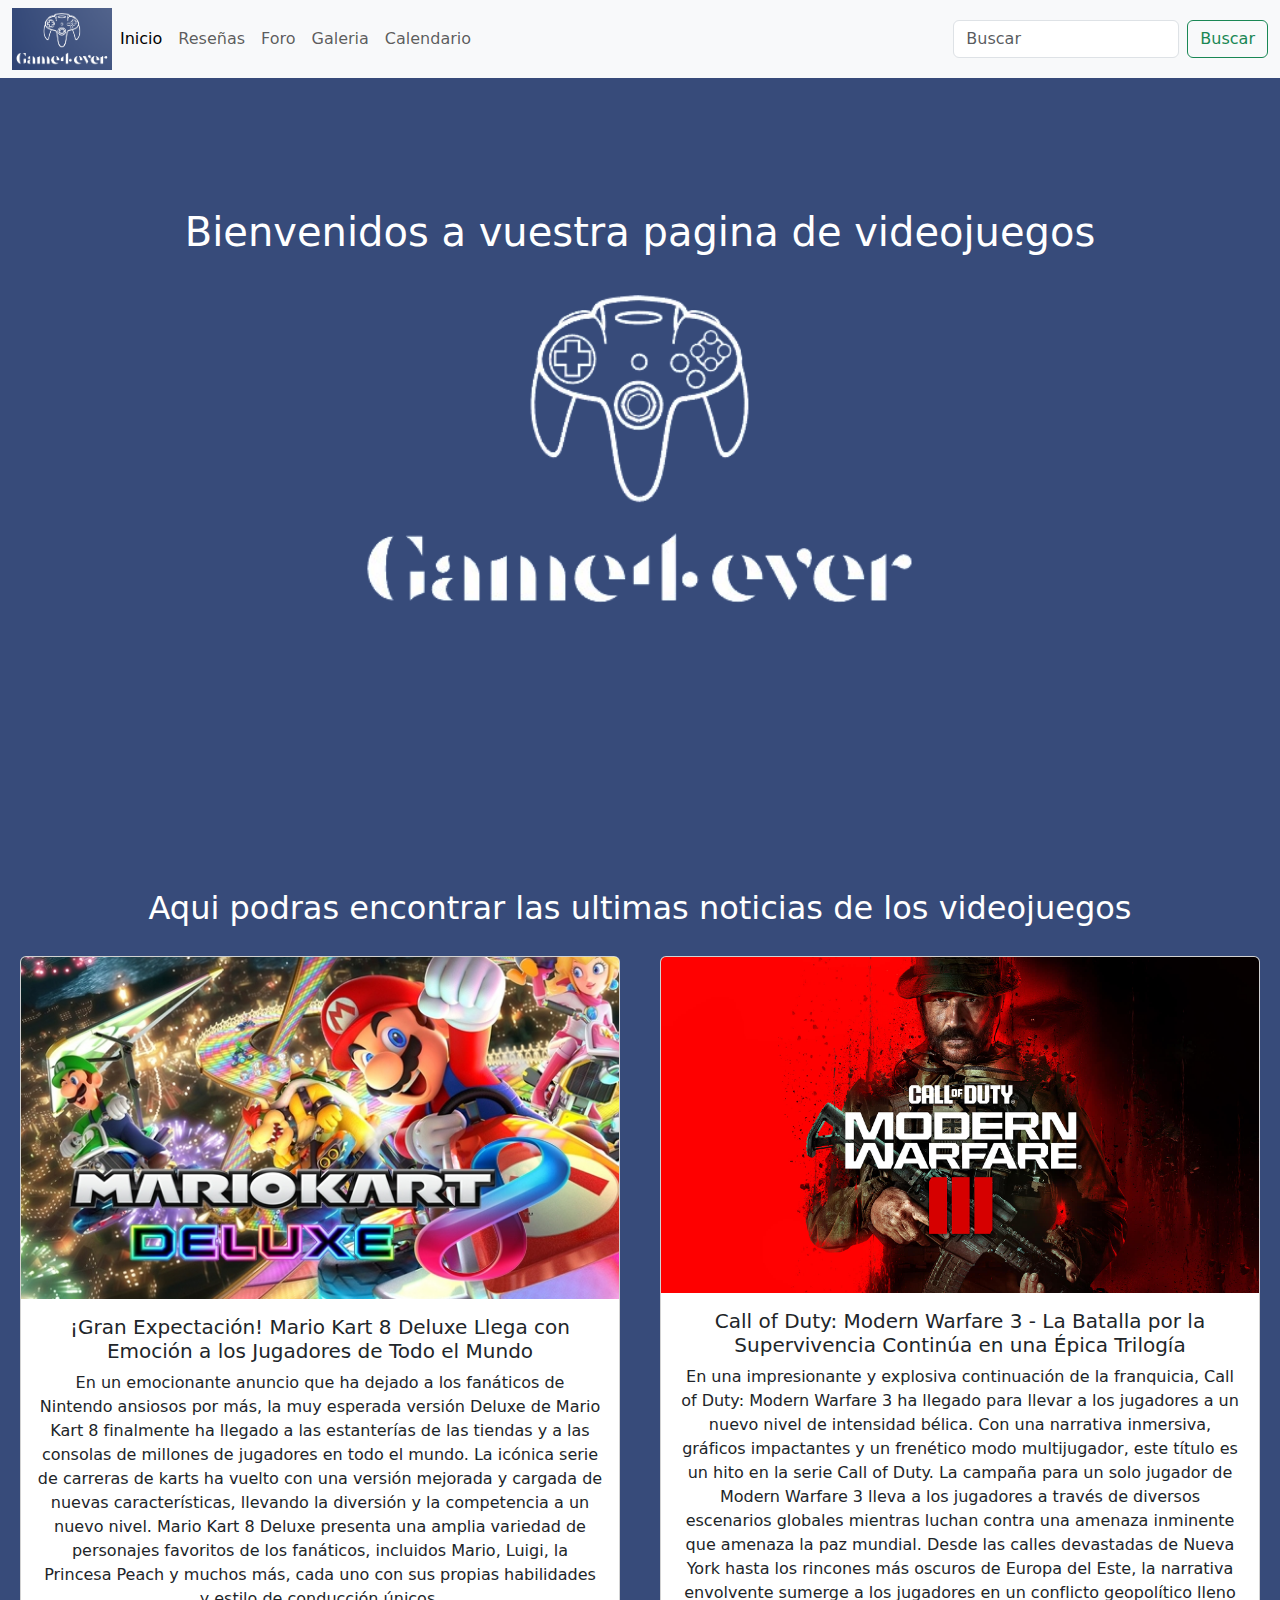
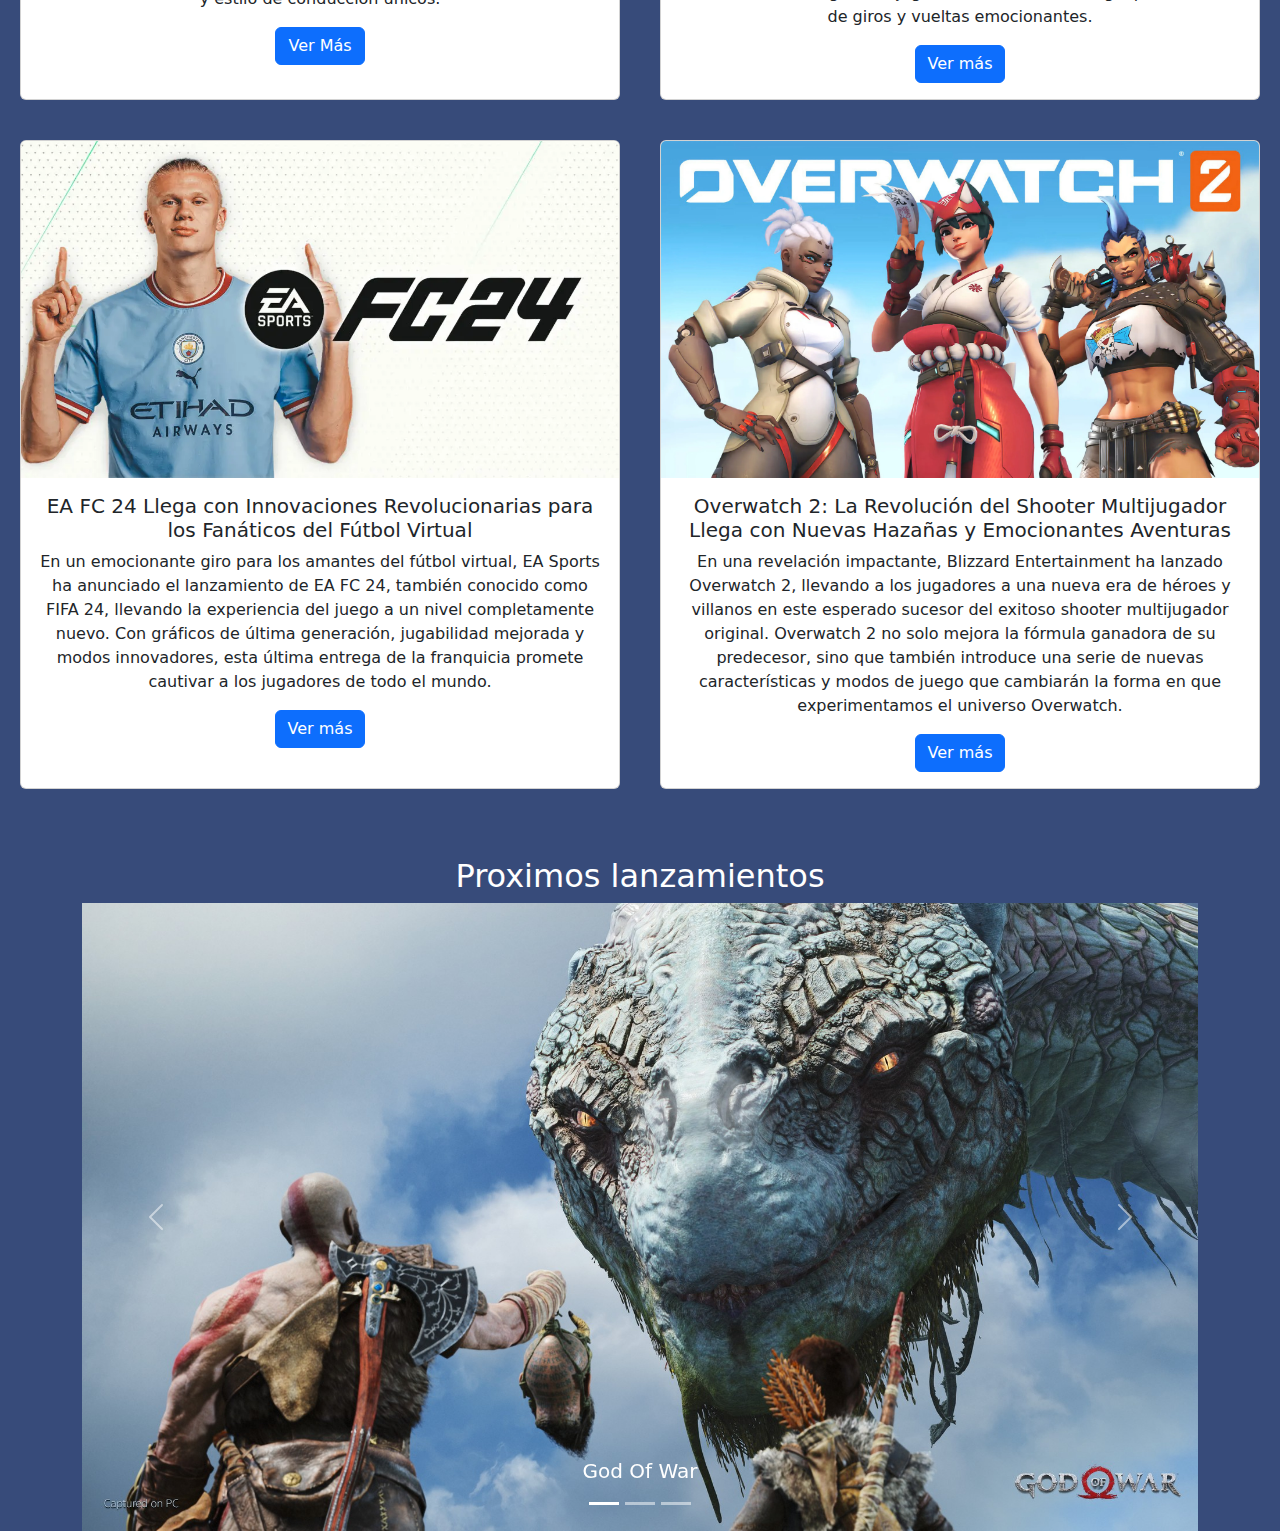
==== index.html @ 9cd9cce9 "comenzando la idea y la pagina inicio" ====
<!DOCTYPE html>
<html lang="es">

<head>
    <meta charset="UTF-8">
    <title></title>
    <link href="https://cdn.jsdelivr.net/npm/bootstrap@5.3.2/dist/css/bootstrap.min.css" rel="stylesheet"
        integrity="sha384-T3c6CoIi6uLrA9TneNEoa7RxnatzjcDSCmG1MXxSR1GAsXEV/Dwwykc2MPK8M2HN" crossorigin="anonymous">
    <link rel="stylesheet" href="css/bootstrap.css">
    <link rel="stylesheet" href="css/bootstrap.min.css">
    <link rel="stylesheet" href="css/style.css">
</head>

<body>
    <!-- MENU -->
    
    <nav class="navbar navbar-expand-lg bg-body-tertiary">
        <div class="container-fluid">
            <img class="logo" src="./assets/images/logo.png">
            <button class="navbar-toggler" type="button" data-bs-toggle="collapse"
                data-bs-target="#navbarSupportedContent" aria-controls="navbarSupportedContent" aria-expanded="false"
                aria-label="Toggle navigation">
                <span class="navbar-toggler-icon"></span>
            </button>
            <div class="collapse navbar-collapse" id="navbarSupportedContent">
                <ul class="navbar-nav me-auto mb-2 mb-lg-0">
                    <li class="nav-item">
                        <a class="nav-link active" aria-current="page" href="#">Inicio</a>
                    </li>
                    <li class="nav-item">
                        <a class="nav-link" href="#">Reseñas</a>
                    </li>
                    <li class="nav-item dropdown">
                        <a class="nav-link" href="#">Foro</a>
                    </li>
                    <li class="nav-item">
                        <a class="nav-link" href="#">Galeria</a>
                    </li>
                    <li class="nav-item">
                        <a class="nav-link" href="#">Calendario</a>
                    </li>
                </ul>
                <form class="d-flex" role="search">
                    <input class="form-control me-2" type="search" placeholder="Buscar" aria-label="Search">
                    <button class="btn btn-outline-success" type="submit">Buscar</button>
                </form>
            </div>
        </div>
    </nav>

    <!-- BIENVENIDA  -->
    <section class="bienvenida">
        <h1 class="h1">Bienvenidos a vuestra pagina de videojuegos</h1>
        <img src="./assets/images/logo-removebg-preview.png" class="img">

    </section>

    <!-- NOTICIAS -->
    <section class="noticias">
    <h2 class="h2">Aqui podras encontrar las ultimas noticias de los videojuegos</h2>
    <article class="noticia__fila-1">

    <div class="card" style="width: 38rem;">
        
        <img src="./assets/images/mariokart.jpg" class="card-img-top">
        <div class="card-body">
          <h5 class="card-title">
            ¡Gran Expectación! Mario Kart 8 Deluxe Llega con Emoción a los Jugadores de Todo el Mundo</h5>
          <p class="card-text">En un emocionante anuncio que ha dejado a los fanáticos de Nintendo ansiosos por más, la muy esperada versión Deluxe de Mario Kart 8 finalmente ha llegado a las estanterías de las tiendas y a las consolas de millones de jugadores en todo el mundo.

            La icónica serie de carreras de karts ha vuelto con una versión mejorada y cargada de nuevas características, llevando la diversión y la competencia a un nuevo nivel. Mario Kart 8 Deluxe presenta una amplia variedad de personajes favoritos de los fanáticos, incluidos Mario, Luigi, la Princesa Peach y muchos más, cada uno con sus propias habilidades y estilo de conducción únicos.</p>
          <a href="#" class="btn btn-primary">Ver Más</a>
        </div>
    </div>

    <div class="card" style="width: 38rem;">
        <img src="./assets/images/cod.jpg" class="card-img-top" alt="...">
        <div class="card-body">
          <h5 class="card-title">
            Call of Duty: Modern Warfare 3 - La Batalla por la Supervivencia Continúa en una Épica Trilogía</h5>
          <p class="card-text">En una impresionante y explosiva continuación de la franquicia, Call of Duty: Modern Warfare 3 ha llegado para llevar a los jugadores a un nuevo nivel de intensidad bélica. Con una narrativa inmersiva, gráficos impactantes y un frenético modo multijugador, este título es un hito en la serie Call of Duty.

            La campaña para un solo jugador de Modern Warfare 3 lleva a los jugadores a través de diversos escenarios globales mientras luchan contra una amenaza inminente que amenaza la paz mundial. Desde las calles devastadas de Nueva York hasta los rincones más oscuros de Europa del Este, la narrativa envolvente sumerge a los jugadores en un conflicto geopolítico lleno de giros y vueltas emocionantes.</p>
          <a href="#" class="btn btn-primary">Ver más</a>
        </div>
    </div>

    </article>

    <article class="noticia__fila-2">
        <div class="card" style="width: 38rem;">
            <img src="./assets/images/eafc.webp" class="card-img-top">
            <div class="card-body">
              <h5 class="card-title">
                EA FC 24 Llega con Innovaciones Revolucionarias para los Fanáticos del Fútbol Virtual</h5>
              <p class="card-text">En un emocionante giro para los amantes del fútbol virtual, EA Sports ha anunciado el lanzamiento de EA FC 24, también conocido como FIFA 24, llevando la experiencia del juego a un nivel completamente nuevo. Con gráficos de última generación, jugabilidad mejorada y modos innovadores, esta última entrega de la franquicia promete cautivar a los jugadores de todo el mundo.</p>
              <a href="#" class="btn btn-primary">Ver más</a>
            </div>
        </div>

        <div class="card" style="width: 38rem;">
            <img src="./assets/images/overwatch2.webp" class="card-img-top">
            <div class="card-body">
              <h5 class="card-title">
                Overwatch 2: La Revolución del Shooter Multijugador Llega con Nuevas Hazañas y Emocionantes Aventuras</h5>
              <p class="card-text">En una revelación impactante, Blizzard Entertainment ha lanzado Overwatch 2, llevando a los jugadores a una nueva era de héroes y villanos en este esperado sucesor del exitoso shooter multijugador original. Overwatch 2 no solo mejora la fórmula ganadora de su predecesor, sino que también introduce una serie de nuevas características y modos de juego que cambiarán la forma en que experimentamos el universo Overwatch.</p>
              <a href="#" class="btn btn-primary">Ver más</a>
            </div>
        </div>



    </article>
   </section>

   <!-- CARRUSEL CON MAS NOTICIAS -->
   <section class="container mt-5">
    <h2 class="h2">Proximos lanzamientos</h2>
    <div class="row justify-content-center">
        <div id="carouselExampleCaptions" class="carousel slide" data-bs-ride="carousel">
            <div class="carousel-indicators">
                <button type="button" data-bs-target="#carouselExampleCaptions" data-bs-slide-to="0" class="active" aria-current="true" aria-label="Slide 1"></button>
                <button type="button" data-bs-target="#carouselExampleCaptions" data-bs-slide-to="1" aria-label="Slide 2"></button>
                <button type="button" data-bs-target="#carouselExampleCaptions" data-bs-slide-to="2" aria-label="Slide 3"></button>
            </div>
            <div class="carousel-inner">
                <div class="carousel-item active">
                    <img src="./assets/images/godofwar.jpg" class="d-block w-100">
                    <div class="carousel-caption d-none d-md-block">
                        <h5>God Of War</h5>
                        
                    </div>
                </div>
                <div class="carousel-item">
                    <img src="./assets/images/reddead.jpeg" class="d-block w-100" >
                    <div class="carousel-caption d-none d-md-block">
                        <h5>Red Dead Redemption 2</h5>
                        
                    </div>
                </div>
                <div class="carousel-item">
                    <img src="./assets/images/eldenring.jpeg" class="d-block w-100" >
                    <div class="carousel-caption d-none d-md-block">
                        <h5>Elden Ring</h5>
                        
                    </div>
                </div>
            </div>
            <button class="carousel-control-prev" type="button" data-bs-target="#carouselExampleCaptions" data-bs-slide="prev">
                <span class="carousel-control-prev-icon" aria-hidden="true"></span>
                <span class="visually-hidden">Previous</span>
            </button>
            <button class="carousel-control-next" type="button" data-bs-target="#carouselExampleCaptions" data-bs-slide="next">
                <span class="carousel-control-next-icon" aria-hidden="true"></span>
                <span class="visually-hidden">Next</span>
            </button>
        </div>
    </div>
</section>


</body>

<script src="./js/bootstrap.js"></script>
<script src="./js/bootstrap.min.js"></script>

</html>
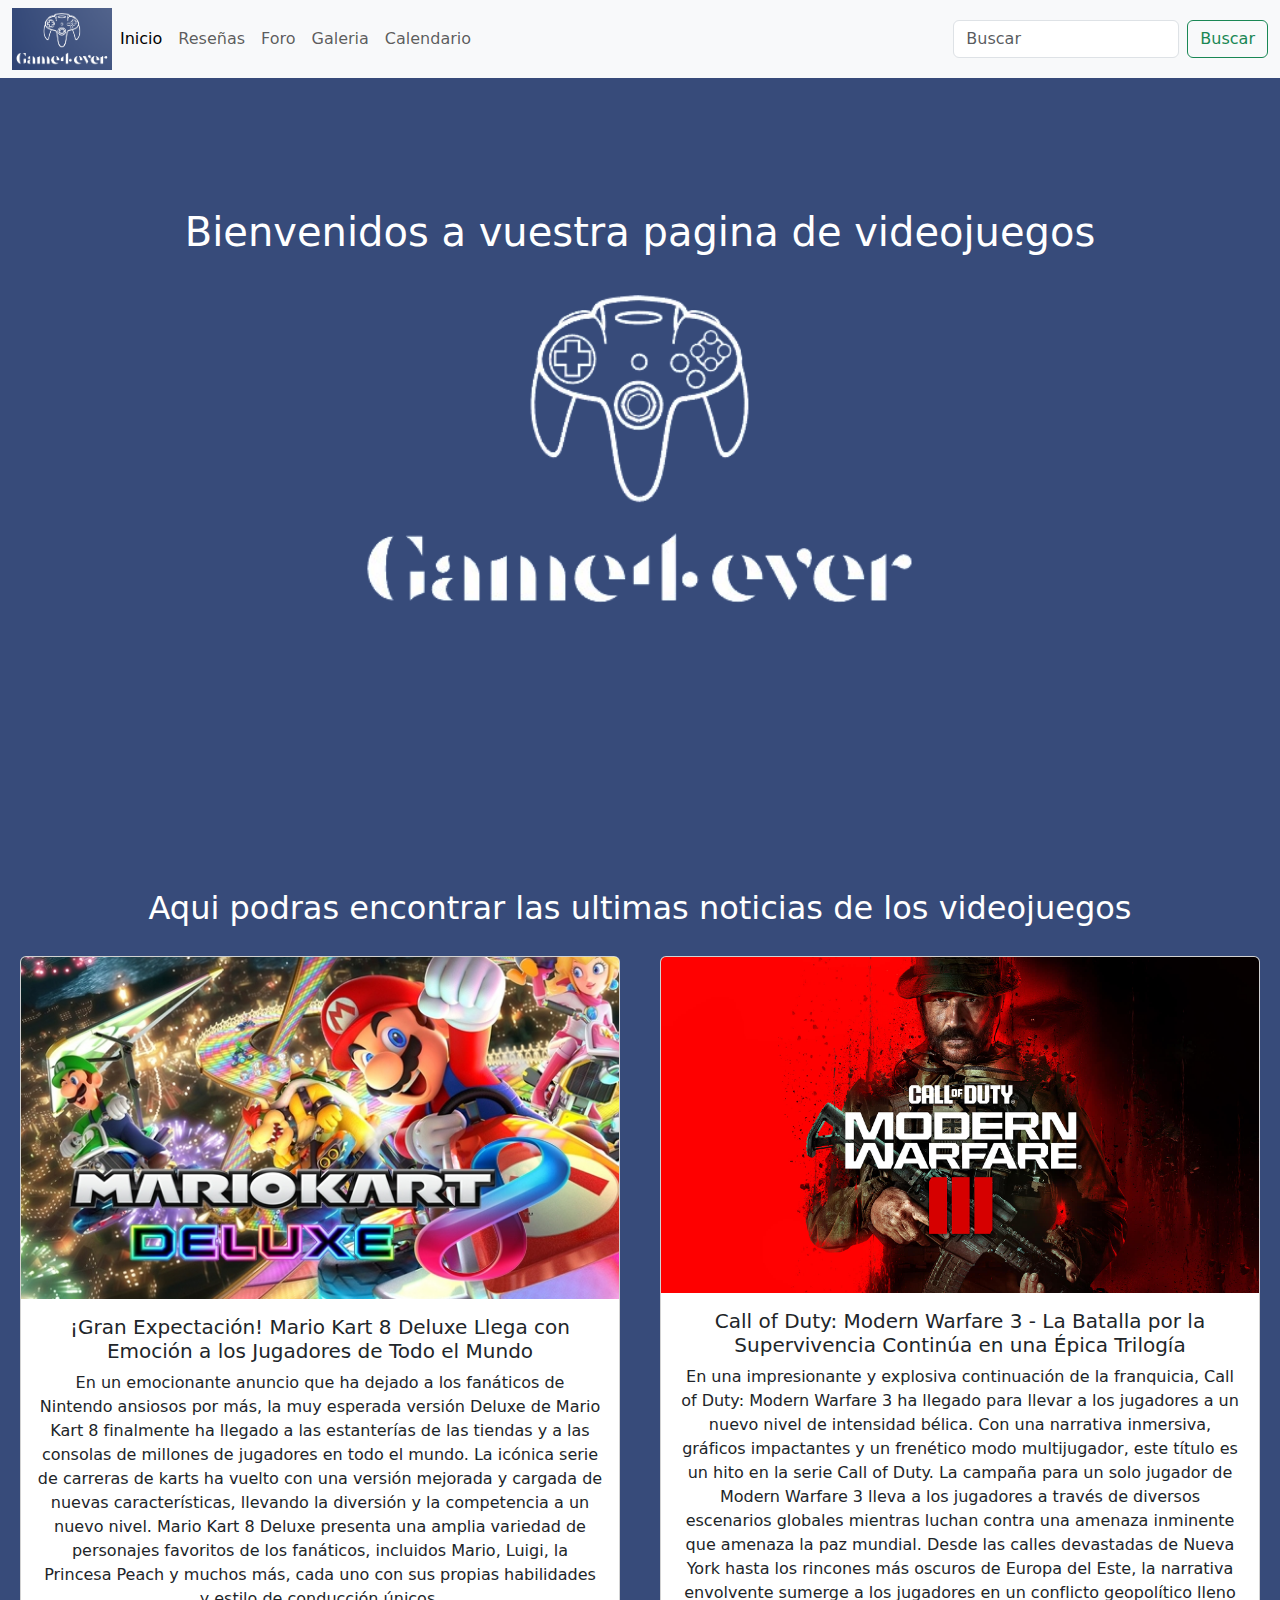
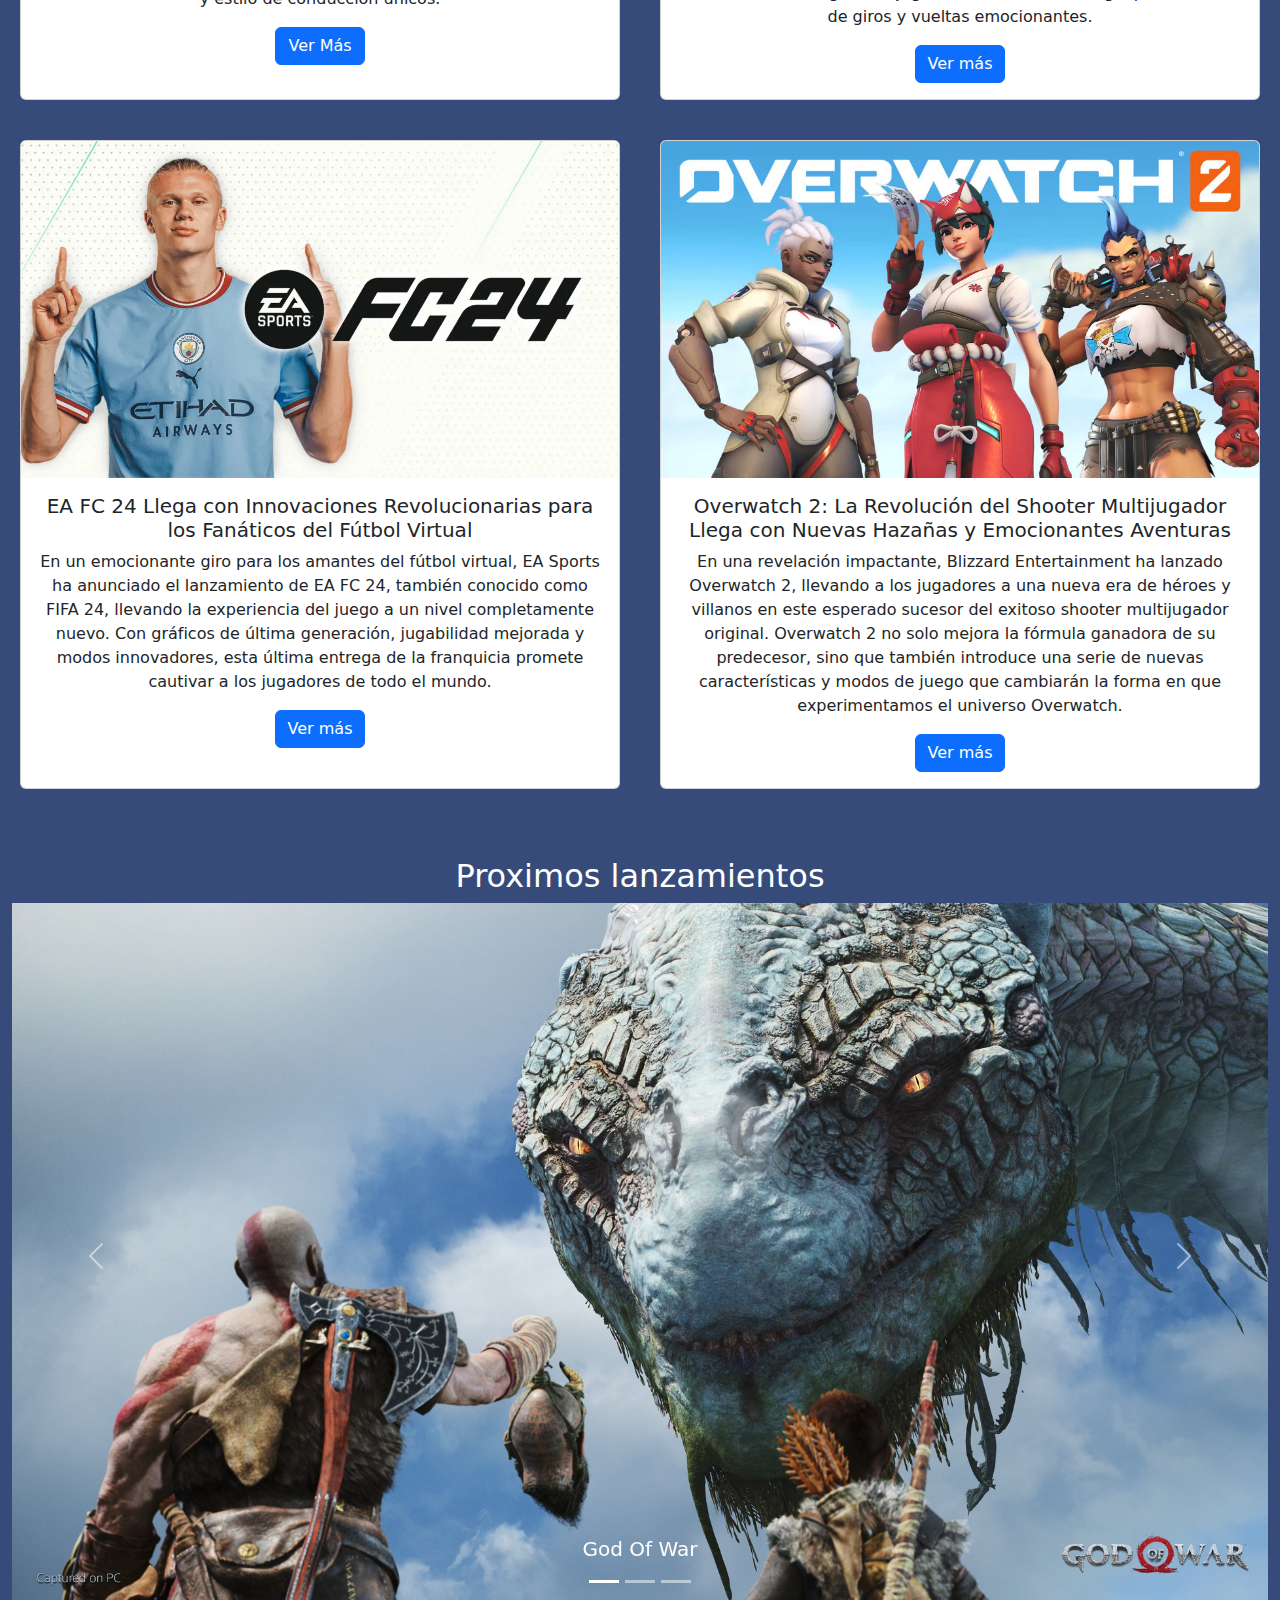
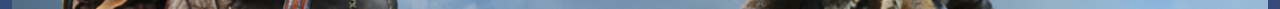
==== commit 54ee418a: "realizando la pagina de reseñas y foro" ====
--- a/index.html
+++ b/index.html
@@ -25,10 +25,10 @@
             <div class="collapse navbar-collapse" id="navbarSupportedContent">
                 <ul class="navbar-nav me-auto mb-2 mb-lg-0">
                     <li class="nav-item">
-                        <a class="nav-link active" aria-current="page" href="#">Inicio</a>
+                        <a class="nav-link active" aria-current="page" href="./index.html">Inicio</a>
                     </li>
                     <li class="nav-item">
-                        <a class="nav-link" href="#">Reseñas</a>
+                        <a class="nav-link" href="./reseñas.html">Reseñas</a>
                     </li>
                     <li class="nav-item dropdown">
                         <a class="nav-link" href="#">Foro</a>
@@ -50,14 +50,14 @@
 
     <!-- BIENVENIDA  -->
     <section class="bienvenida">
-        <h1 class="h1">Bienvenidos a vuestra pagina de videojuegos</h1>
+        <h1>Bienvenidos a vuestra pagina de videojuegos</h1>
         <img src="./assets/images/logo-removebg-preview.png" class="img">
 
     </section>
 
     <!-- NOTICIAS -->
     <section class="noticias">
-    <h2 class="h2">Aqui podras encontrar las ultimas noticias de los videojuegos</h2>
+    <h2>Aqui podras encontrar las ultimas noticias de los videojuegos</h2>
     <article class="noticia__fila-1">
 
     <div class="card" style="width: 38rem;">
@@ -115,7 +115,7 @@
 
    <!-- CARRUSEL CON MAS NOTICIAS -->
    <section class="container mt-5">
-    <h2 class="h2">Proximos lanzamientos</h2>
+    <h2>Proximos lanzamientos</h2>
     <div class="row justify-content-center">
         <div id="carouselExampleCaptions" class="carousel slide" data-bs-ride="carousel">
             <div class="carousel-indicators">
--- a/css/style.css
+++ b/css/style.css
@@ -1,3 +1,5 @@
+/* -----------------INDEX------------------ */
+
 body{
     background-color: #374B7A;
 }
@@ -16,10 +18,14 @@
     width: 600px;
 }
 
-.h1,.h2{
+h1,h2{
     color: white;
 }
 
+.container{
+    max-width: 1500px;
+    
+}
 /* NOTICIAS */
 
 .noticias{
@@ -31,11 +37,11 @@
     justify-content: center;
 }
 .card{
-    /* padding: 20px 20px 20px 20px; */
     margin :20px 20px 20px 20px
 }
 
 /* NOTICIAS CARRUSEL */
 .mt-5{
     text-align: center;
-}+}
+
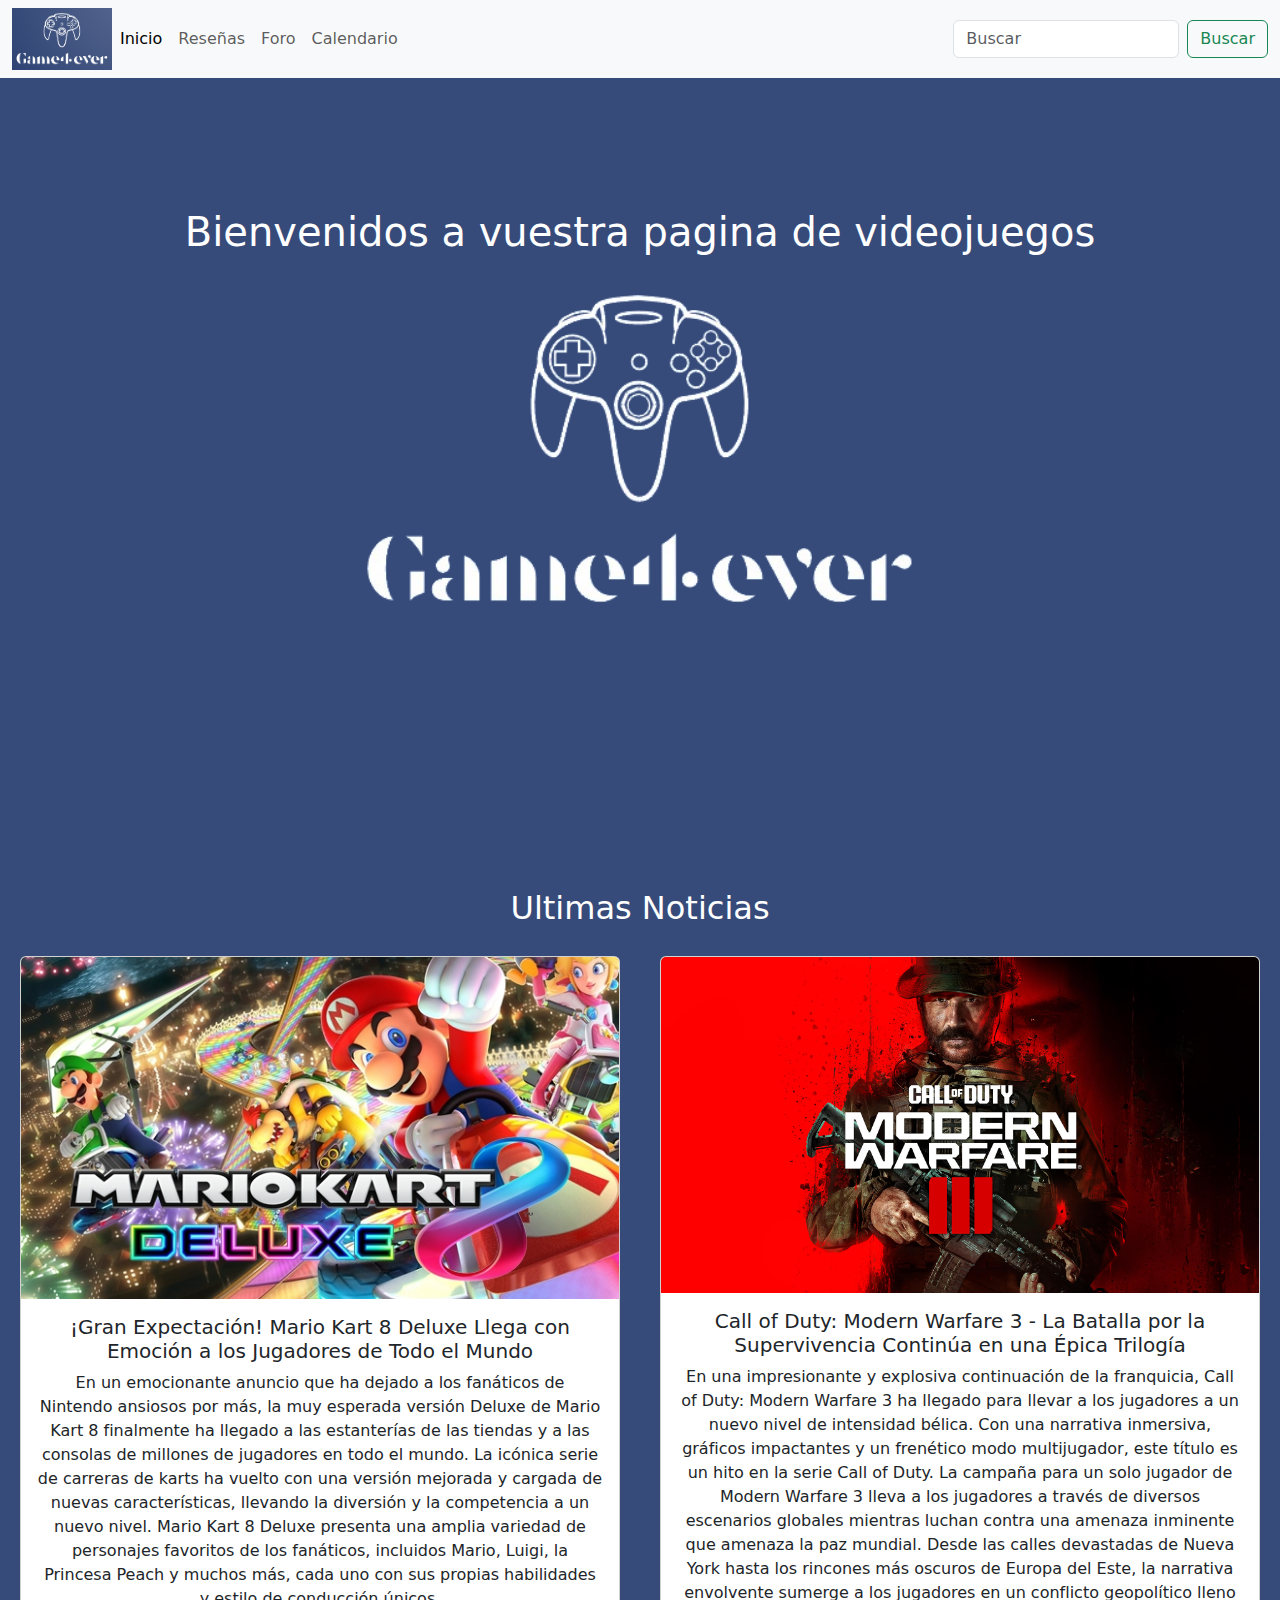
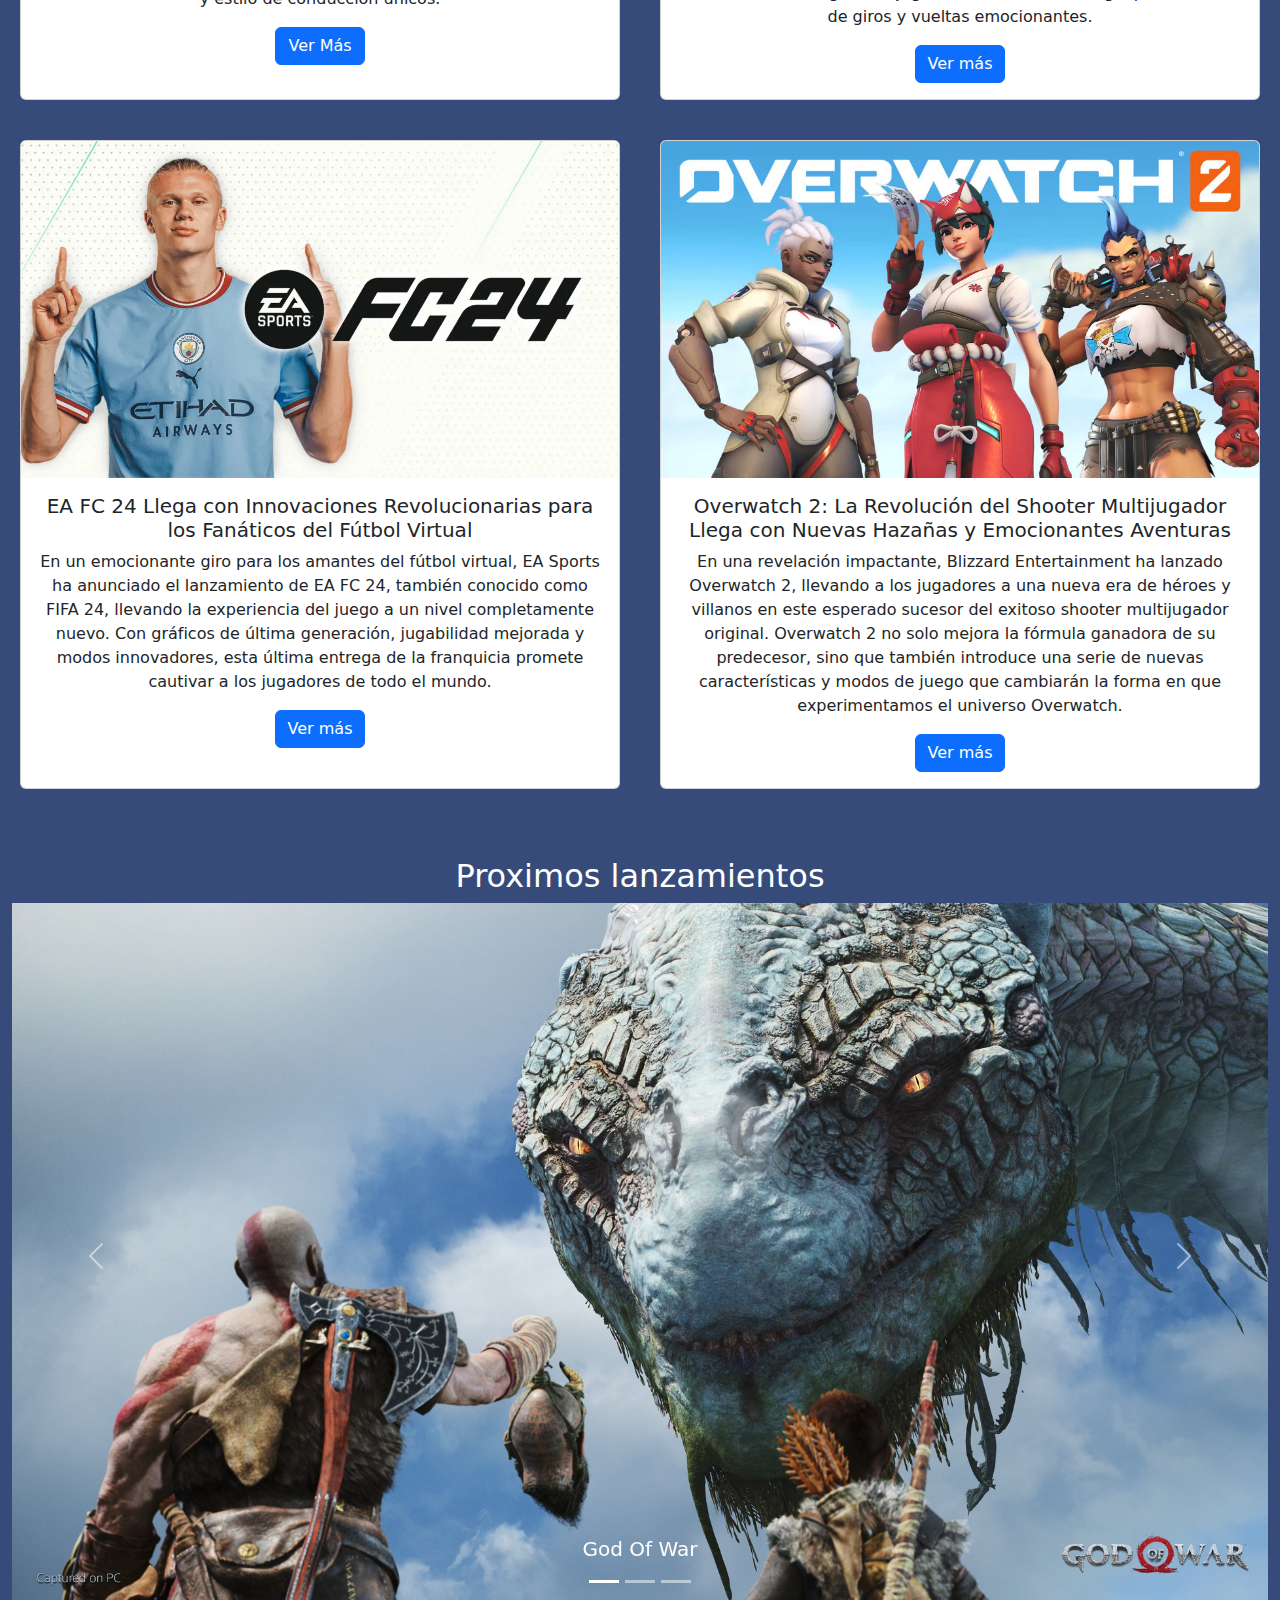
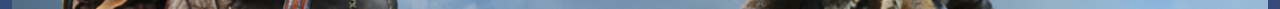
==== commit 5b01d285: "realizacion del resto de paginas y finalizacion" ====
--- a/index.html
+++ b/index.html
@@ -13,7 +13,7 @@
 
 <body>
     <!-- MENU -->
-    
+
     <nav class="navbar navbar-expand-lg bg-body-tertiary">
         <div class="container-fluid">
             <img class="logo" src="./assets/images/logo.png">
@@ -31,13 +31,10 @@
                         <a class="nav-link" href="./reseñas.html">Reseñas</a>
                     </li>
                     <li class="nav-item dropdown">
-                        <a class="nav-link" href="#">Foro</a>
+                        <a class="nav-link" href="./foro.html">Foro</a>
                     </li>
                     <li class="nav-item">
-                        <a class="nav-link" href="#">Galeria</a>
-                    </li>
-                    <li class="nav-item">
-                        <a class="nav-link" href="#">Calendario</a>
+                        <a class="nav-link" href="./calendario.html">Calendario</a>
                     </li>
                 </ul>
                 <form class="d-flex" role="search">
@@ -57,106 +54,134 @@
 
     <!-- NOTICIAS -->
     <section class="noticias">
-    <h2>Aqui podras encontrar las ultimas noticias de los videojuegos</h2>
-    <article class="noticia__fila-1">
+        <h2>Ultimas Noticias</h2>
+        <article class="noticia__fila-1">
 
-    <div class="card" style="width: 38rem;">
-        
-        <img src="./assets/images/mariokart.jpg" class="card-img-top">
-        <div class="card-body">
-          <h5 class="card-title">
-            ¡Gran Expectación! Mario Kart 8 Deluxe Llega con Emoción a los Jugadores de Todo el Mundo</h5>
-          <p class="card-text">En un emocionante anuncio que ha dejado a los fanáticos de Nintendo ansiosos por más, la muy esperada versión Deluxe de Mario Kart 8 finalmente ha llegado a las estanterías de las tiendas y a las consolas de millones de jugadores en todo el mundo.
+            <div class="card" style="width: 38rem;">
 
-            La icónica serie de carreras de karts ha vuelto con una versión mejorada y cargada de nuevas características, llevando la diversión y la competencia a un nuevo nivel. Mario Kart 8 Deluxe presenta una amplia variedad de personajes favoritos de los fanáticos, incluidos Mario, Luigi, la Princesa Peach y muchos más, cada uno con sus propias habilidades y estilo de conducción únicos.</p>
-          <a href="#" class="btn btn-primary">Ver Más</a>
-        </div>
-    </div>
+                <img src="./assets/images/mariokart.jpg" class="card-img-top">
+                <div class="card-body">
+                    <h5 class="card-title">
+                        ¡Gran Expectación! Mario Kart 8 Deluxe Llega con Emoción a los Jugadores de Todo el Mundo</h5>
+                    <p class="card-text">En un emocionante anuncio que ha dejado a los fanáticos de Nintendo ansiosos
+                        por más, la muy esperada versión Deluxe de Mario Kart 8 finalmente ha llegado a las estanterías
+                        de las tiendas y a las consolas de millones de jugadores en todo el mundo.
 
-    <div class="card" style="width: 38rem;">
-        <img src="./assets/images/cod.jpg" class="card-img-top" alt="...">
-        <div class="card-body">
-          <h5 class="card-title">
-            Call of Duty: Modern Warfare 3 - La Batalla por la Supervivencia Continúa en una Épica Trilogía</h5>
-          <p class="card-text">En una impresionante y explosiva continuación de la franquicia, Call of Duty: Modern Warfare 3 ha llegado para llevar a los jugadores a un nuevo nivel de intensidad bélica. Con una narrativa inmersiva, gráficos impactantes y un frenético modo multijugador, este título es un hito en la serie Call of Duty.
+                        La icónica serie de carreras de karts ha vuelto con una versión mejorada y cargada de nuevas
+                        características, llevando la diversión y la competencia a un nuevo nivel. Mario Kart 8 Deluxe
+                        presenta una amplia variedad de personajes favoritos de los fanáticos, incluidos Mario, Luigi,
+                        la Princesa Peach y muchos más, cada uno con sus propias habilidades y estilo de conducción
+                        únicos.</p>
+                    <a href="#" class="btn btn-primary">Ver Más</a>
+                </div>
+            </div>
 
-            La campaña para un solo jugador de Modern Warfare 3 lleva a los jugadores a través de diversos escenarios globales mientras luchan contra una amenaza inminente que amenaza la paz mundial. Desde las calles devastadas de Nueva York hasta los rincones más oscuros de Europa del Este, la narrativa envolvente sumerge a los jugadores en un conflicto geopolítico lleno de giros y vueltas emocionantes.</p>
-          <a href="#" class="btn btn-primary">Ver más</a>
-        </div>
-    </div>
+            <div class="card" style="width: 38rem;">
+                <img src="./assets/images/cod.jpg" class="card-img-top" alt="...">
+                <div class="card-body">
+                    <h5 class="card-title">
+                        Call of Duty: Modern Warfare 3 - La Batalla por la Supervivencia Continúa en una Épica Trilogía
+                    </h5>
+                    <p class="card-text">En una impresionante y explosiva continuación de la franquicia, Call of Duty:
+                        Modern Warfare 3 ha llegado para llevar a los jugadores a un nuevo nivel de intensidad bélica.
+                        Con una narrativa inmersiva, gráficos impactantes y un frenético modo multijugador, este título
+                        es un hito en la serie Call of Duty.
 
-    </article>
+                        La campaña para un solo jugador de Modern Warfare 3 lleva a los jugadores a través de diversos
+                        escenarios globales mientras luchan contra una amenaza inminente que amenaza la paz mundial.
+                        Desde las calles devastadas de Nueva York hasta los rincones más oscuros de Europa del Este, la
+                        narrativa envolvente sumerge a los jugadores en un conflicto geopolítico lleno de giros y
+                        vueltas emocionantes.</p>
+                    <a href="#" class="btn btn-primary">Ver más</a>
+                </div>
+            </div>
 
-    <article class="noticia__fila-2">
-        <div class="card" style="width: 38rem;">
-            <img src="./assets/images/eafc.webp" class="card-img-top">
-            <div class="card-body">
-              <h5 class="card-title">
-                EA FC 24 Llega con Innovaciones Revolucionarias para los Fanáticos del Fútbol Virtual</h5>
-              <p class="card-text">En un emocionante giro para los amantes del fútbol virtual, EA Sports ha anunciado el lanzamiento de EA FC 24, también conocido como FIFA 24, llevando la experiencia del juego a un nivel completamente nuevo. Con gráficos de última generación, jugabilidad mejorada y modos innovadores, esta última entrega de la franquicia promete cautivar a los jugadores de todo el mundo.</p>
-              <a href="#" class="btn btn-primary">Ver más</a>
+        </article>
+
+        <article class="noticia__fila-2">
+            <div class="card" style="width: 38rem;">
+                <img src="./assets/images/eafc.webp" class="card-img-top">
+                <div class="card-body">
+                    <h5 class="card-title">
+                        EA FC 24 Llega con Innovaciones Revolucionarias para los Fanáticos del Fútbol Virtual</h5>
+                    <p class="card-text">En un emocionante giro para los amantes del fútbol virtual, EA Sports ha
+                        anunciado el lanzamiento de EA FC 24, también conocido como FIFA 24, llevando la experiencia del
+                        juego a un nivel completamente nuevo. Con gráficos de última generación, jugabilidad mejorada y
+                        modos innovadores, esta última entrega de la franquicia promete cautivar a los jugadores de todo
+                        el mundo.</p>
+                    <a href="#" class="btn btn-primary">Ver más</a>
+                </div>
             </div>
-        </div>
 
-        <div class="card" style="width: 38rem;">
-            <img src="./assets/images/overwatch2.webp" class="card-img-top">
-            <div class="card-body">
-              <h5 class="card-title">
-                Overwatch 2: La Revolución del Shooter Multijugador Llega con Nuevas Hazañas y Emocionantes Aventuras</h5>
-              <p class="card-text">En una revelación impactante, Blizzard Entertainment ha lanzado Overwatch 2, llevando a los jugadores a una nueva era de héroes y villanos en este esperado sucesor del exitoso shooter multijugador original. Overwatch 2 no solo mejora la fórmula ganadora de su predecesor, sino que también introduce una serie de nuevas características y modos de juego que cambiarán la forma en que experimentamos el universo Overwatch.</p>
-              <a href="#" class="btn btn-primary">Ver más</a>
+            <div class="card" style="width: 38rem;">
+                <img src="./assets/images/overwatch2.webp" class="card-img-top">
+                <div class="card-body">
+                    <h5 class="card-title">
+                        Overwatch 2: La Revolución del Shooter Multijugador Llega con Nuevas Hazañas y Emocionantes
+                        Aventuras</h5>
+                    <p class="card-text">En una revelación impactante, Blizzard Entertainment ha lanzado Overwatch 2,
+                        llevando a los jugadores a una nueva era de héroes y villanos en este esperado sucesor del
+                        exitoso shooter multijugador original. Overwatch 2 no solo mejora la fórmula ganadora de su
+                        predecesor, sino que también introduce una serie de nuevas características y modos de juego que
+                        cambiarán la forma en que experimentamos el universo Overwatch.</p>
+                    <a href="#" class="btn btn-primary">Ver más</a>
+                </div>
             </div>
-        </div>
 
 
 
-    </article>
-   </section>
+        </article>
+    </section>
 
-   <!-- CARRUSEL CON MAS NOTICIAS -->
-   <section class="container mt-5">
-    <h2>Proximos lanzamientos</h2>
-    <div class="row justify-content-center">
-        <div id="carouselExampleCaptions" class="carousel slide" data-bs-ride="carousel">
-            <div class="carousel-indicators">
-                <button type="button" data-bs-target="#carouselExampleCaptions" data-bs-slide-to="0" class="active" aria-current="true" aria-label="Slide 1"></button>
-                <button type="button" data-bs-target="#carouselExampleCaptions" data-bs-slide-to="1" aria-label="Slide 2"></button>
-                <button type="button" data-bs-target="#carouselExampleCaptions" data-bs-slide-to="2" aria-label="Slide 3"></button>
-            </div>
-            <div class="carousel-inner">
-                <div class="carousel-item active">
-                    <img src="./assets/images/godofwar.jpg" class="d-block w-100">
-                    <div class="carousel-caption d-none d-md-block">
-                        <h5>God Of War</h5>
-                        
+    <!-- CARRUSEL CON MAS NOTICIAS -->
+    <section class="container mt-5">
+        <h2>Proximos lanzamientos</h2>
+        <div class="row justify-content-center">
+            <div id="carouselExampleCaptions" class="carousel slide" data-bs-ride="carousel">
+                <div class="carousel-indicators">
+                    <button type="button" data-bs-target="#carouselExampleCaptions" data-bs-slide-to="0" class="active"
+                        aria-current="true" aria-label="Slide 1"></button>
+                    <button type="button" data-bs-target="#carouselExampleCaptions" data-bs-slide-to="1"
+                        aria-label="Slide 2"></button>
+                    <button type="button" data-bs-target="#carouselExampleCaptions" data-bs-slide-to="2"
+                        aria-label="Slide 3"></button>
+                </div>
+                <div class="carousel-inner">
+                    <div class="carousel-item active">
+                        <img src="./assets/images/godofwar.jpg" class="d-block w-100">
+                        <div class="carousel-caption d-none d-md-block">
+                            <h5>God Of War</h5>
+
+                        </div>
+                    </div>
+                    <div class="carousel-item">
+                        <img src="./assets/images/reddead.jpeg" class="d-block w-100">
+                        <div class="carousel-caption d-none d-md-block">
+                            <h5>Red Dead Redemption 2</h5>
+
+                        </div>
+                    </div>
+                    <div class="carousel-item">
+                        <img src="./assets/images/eldenring.jpeg" class="d-block w-100">
+                        <div class="carousel-caption d-none d-md-block">
+                            <h5>Elden Ring</h5>
+
+                        </div>
                     </div>
                 </div>
-                <div class="carousel-item">
-                    <img src="./assets/images/reddead.jpeg" class="d-block w-100" >
-                    <div class="carousel-caption d-none d-md-block">
-                        <h5>Red Dead Redemption 2</h5>
-                        
-                    </div>
-                </div>
-                <div class="carousel-item">
-                    <img src="./assets/images/eldenring.jpeg" class="d-block w-100" >
-                    <div class="carousel-caption d-none d-md-block">
-                        <h5>Elden Ring</h5>
-                        
-                    </div>
-                </div>
+                <button class="carousel-control-prev" type="button" data-bs-target="#carouselExampleCaptions"
+                    data-bs-slide="prev">
+                    <span class="carousel-control-prev-icon" aria-hidden="true"></span>
+                    <span class="visually-hidden">Previous</span>
+                </button>
+                <button class="carousel-control-next" type="button" data-bs-target="#carouselExampleCaptions"
+                    data-bs-slide="next">
+                    <span class="carousel-control-next-icon" aria-hidden="true"></span>
+                    <span class="visually-hidden">Next</span>
+                </button>
             </div>
-            <button class="carousel-control-prev" type="button" data-bs-target="#carouselExampleCaptions" data-bs-slide="prev">
-                <span class="carousel-control-prev-icon" aria-hidden="true"></span>
-                <span class="visually-hidden">Previous</span>
-            </button>
-            <button class="carousel-control-next" type="button" data-bs-target="#carouselExampleCaptions" data-bs-slide="next">
-                <span class="carousel-control-next-icon" aria-hidden="true"></span>
-                <span class="visually-hidden">Next</span>
-            </button>
         </div>
-    </div>
-</section>
+    </section>
 
 
 </body>
--- a/css/style.css
+++ b/css/style.css
@@ -1,5 +1,3 @@
-/* -----------------INDEX------------------ */
-
 body{
     background-color: #374B7A;
 }
